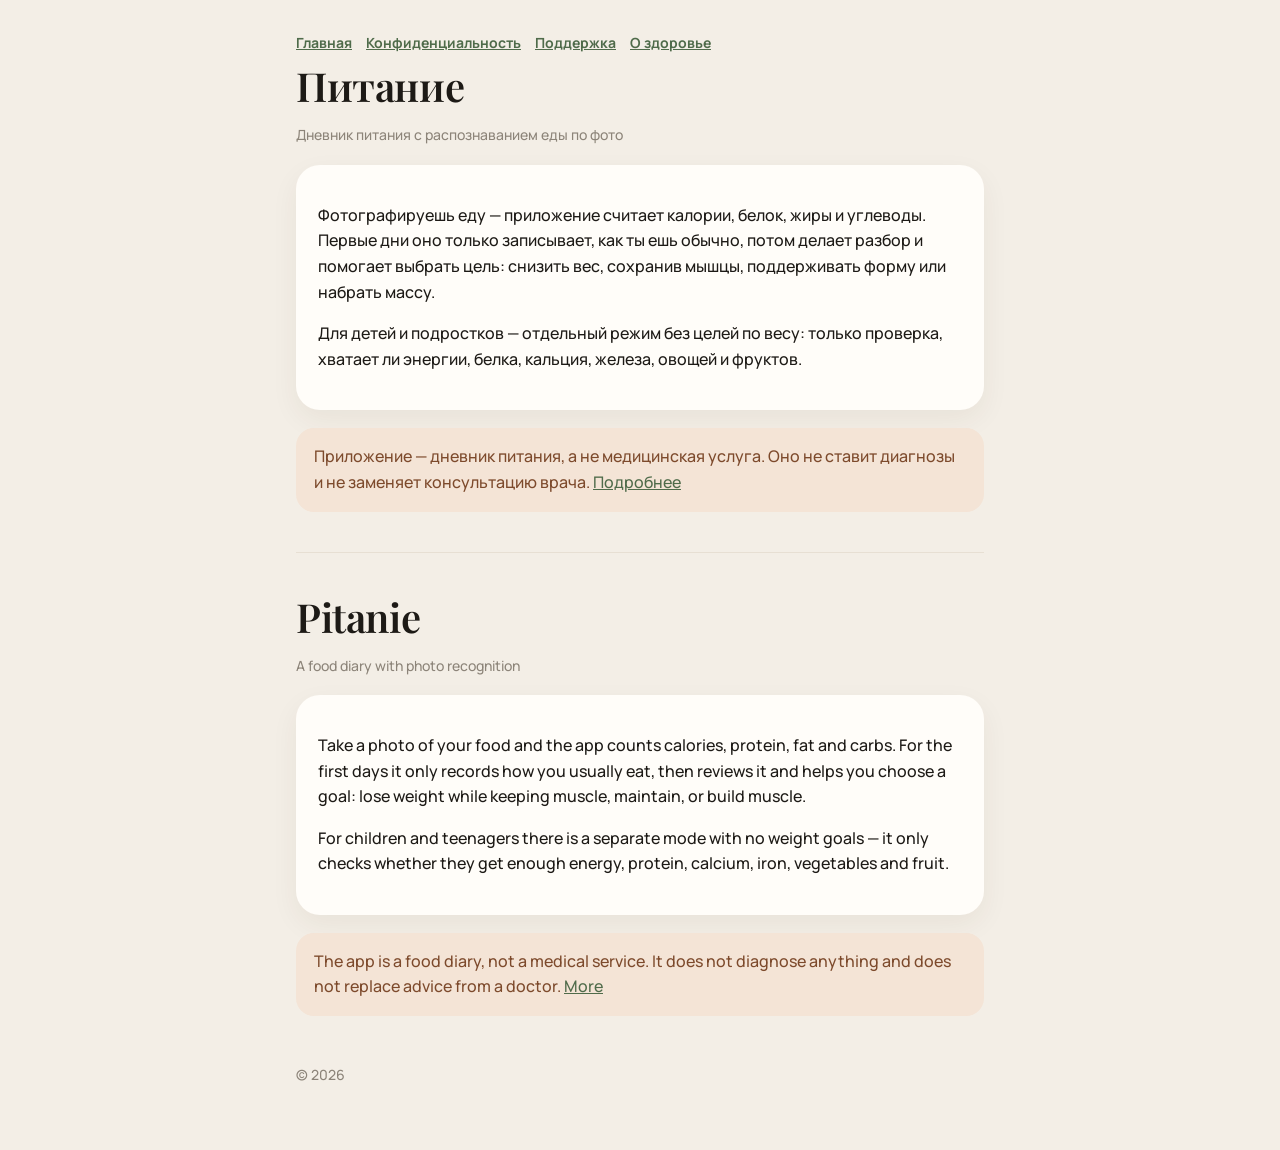
==== index.html @ 03659df7 "Сайт приложения: политика конфиденциальности, поддержка, источники норм" ====
<!doctype html>
<html lang="ru">
<head>
  <meta charset="utf-8">
  <meta name="viewport" content="width=device-width, initial-scale=1">
  <title>Питание — дневник питания</title>
  <meta name="description" content="Дневник питания с распознаванием еды по фото. Food diary with photo recognition.">
  <link rel="preconnect" href="https://fonts.googleapis.com">
  <link href="https://fonts.googleapis.com/css2?family=Manrope:wght@500;700&family=Playfair+Display:wght@600&display=swap" rel="stylesheet">
  <link rel="stylesheet" href="style.css">
</head>
<body>
<main>
  <nav><a href="./">Главная</a><a href="privacy.html">Конфиденциальность</a><a href="support.html">Поддержка</a><a href="health.html">О здоровье</a></nav>

  <h1>Питание</h1>
  <p class="muted">Дневник питания с распознаванием еды по фото</p>

  <div class="card">
    <p>Фотографируешь еду — приложение считает калории, белок, жиры и углеводы. Первые дни оно только записывает, как ты ешь обычно, потом делает разбор и помогает выбрать цель: снизить вес, сохранив мышцы, поддерживать форму или набрать массу.</p>
    <p>Для детей и подростков — отдельный режим без целей по весу: только проверка, хватает ли энергии, белка, кальция, железа, овощей и фруктов.</p>
  </div>

  <div class="note"><p>Приложение — дневник питания, а не медицинская услуга. Оно не ставит диагнозы и не заменяет консультацию врача. <a href="health.html">Подробнее</a></p></div>

  <hr>

  <h1 lang="en">Pitanie</h1>
  <p class="muted" lang="en">A food diary with photo recognition</p>
  <div class="card" lang="en">
    <p>Take a photo of your food and the app counts calories, protein, fat and carbs. For the first days it only records how you usually eat, then reviews it and helps you choose a goal: lose weight while keeping muscle, maintain, or build muscle.</p>
    <p>For children and teenagers there is a separate mode with no weight goals — it only checks whether they get enough energy, protein, calcium, iron, vegetables and fruit.</p>
  </div>
  <div class="note" lang="en"><p>The app is a food diary, not a medical service. It does not diagnose anything and does not replace advice from a doctor. <a href="health.html#en">More</a></p></div>

  <footer class="muted">© 2026</footer>
</main>
</body>
</html>
---- style.css ----
:root {
  --bg: #f3eee6; --card: #fffdf9; --ink: #1d1a16; --muted: #8c8479; --line: #e7dfd3;
  --mint: #e1e8dc; --mint-ink: #4f6b4a; --warn: #f4e4d6; --warn-ink: #7d4a2c;
  --serif: "Playfair Display", Georgia, serif;
  --sans: "Manrope", -apple-system, BlinkMacSystemFont, "Segoe UI", sans-serif;
  color-scheme: light dark;
}
@media (prefers-color-scheme: dark) {
  :root:not([data-theme="light"]) {
    --bg: #141210; --card: #1e1b18; --ink: #efe9e0; --muted: #9a9185; --line: #2d2924;
    --mint: #222b21; --mint-ink: #a9c3a2; --warn: #36281d; --warn-ink: #eac4a4;
  }
}
* { box-sizing: border-box; }
body {
  margin: 0; background: var(--bg); color: var(--ink);
  font: 500 16px/1.6 var(--sans); -webkit-font-smoothing: antialiased;
}
main { max-width: 720px; margin: 0 auto; padding: 32px 16px 64px; }
h1, h2, h3 { font-family: var(--serif); font-weight: 600; letter-spacing: -0.01em; line-height: 1.2; }
h1 { font-size: 40px; margin: 8px 0 4px; }
h2 { font-size: 24px; margin: 32px 0 8px; }
h3 { font-size: 19px; margin: 22px 0 6px; }
p, li { color: var(--ink); }
.muted { color: var(--muted); font-size: 14px; }
.card { background: var(--card); border-radius: 24px; padding: 22px; margin: 18px 0; box-shadow: 0 10px 28px rgb(60 45 25 / .06); }
.note { background: var(--warn); color: var(--warn-ink); border-radius: 18px; padding: 16px 18px; }
.note p { color: var(--warn-ink); margin: 0; }
nav { display: flex; gap: 14px; flex-wrap: wrap; font-weight: 700; font-size: 14px; }
nav a, a { color: var(--mint-ink); }
.lang { display: flex; gap: 8px; margin: 14px 0 0; }
.lang a { background: var(--mint); color: var(--mint-ink); padding: 6px 14px; border-radius: 999px; text-decoration: none; font-weight: 700; font-size: 14px; }
hr { border: 0; border-top: 1px solid var(--line); margin: 40px 0; }
ul { padding-left: 20px; }
footer { margin-top: 48px; }
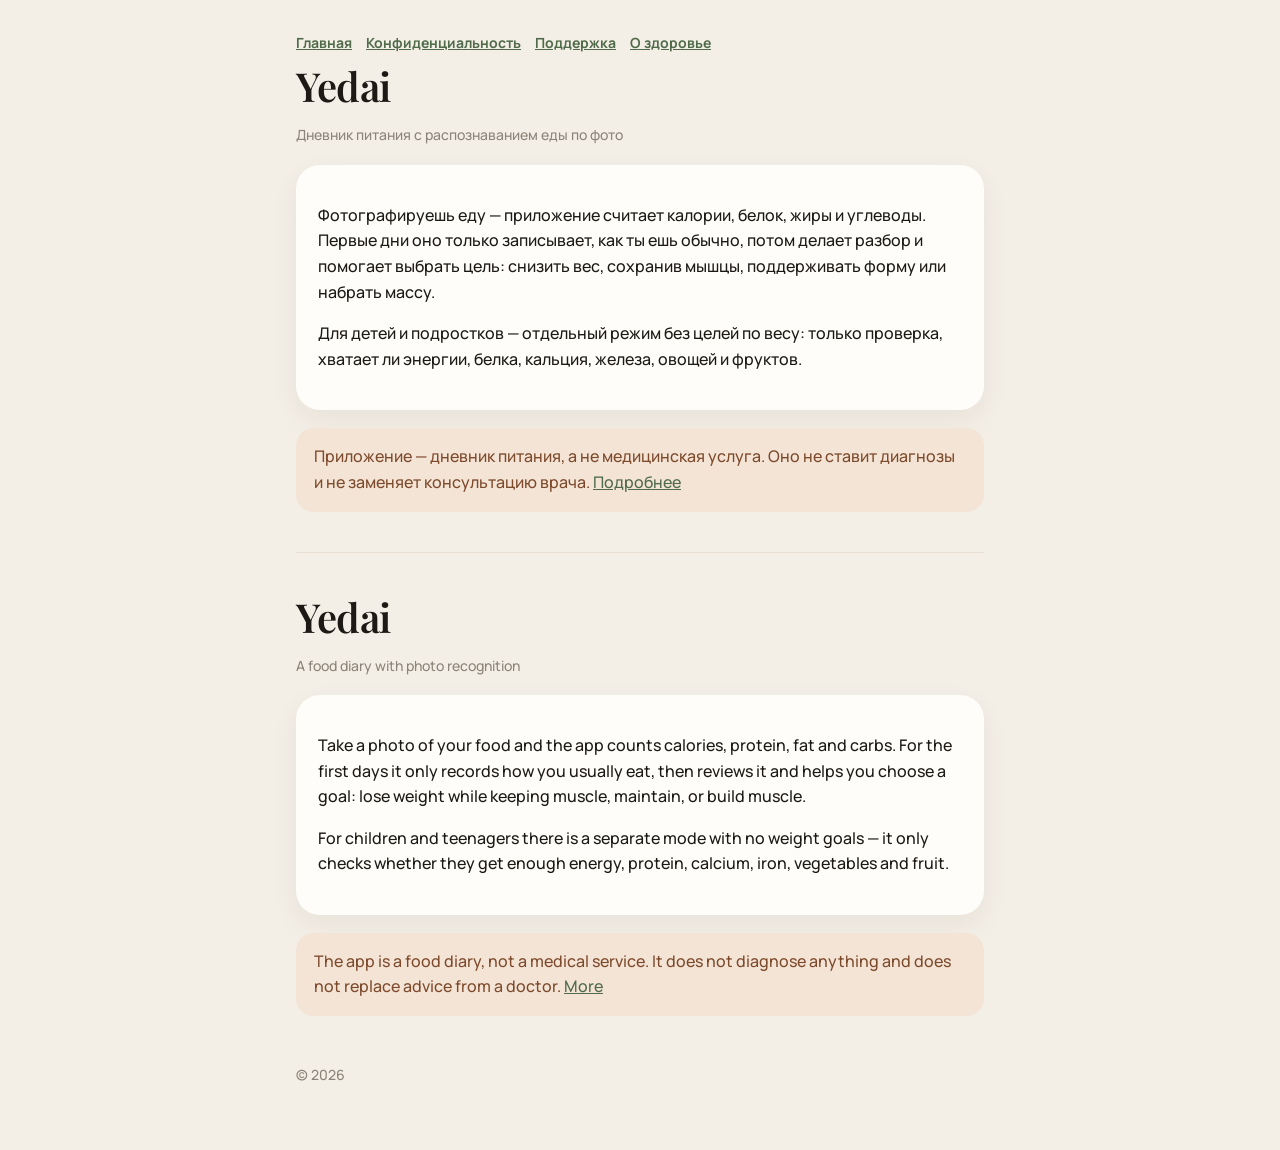
==== commit a7d42542: "Название Yedai, удаление копии в приложении" ====
--- a/index.html
+++ b/index.html
@@ -3,7 +3,7 @@
 <head>
   <meta charset="utf-8">
   <meta name="viewport" content="width=device-width, initial-scale=1">
-  <title>Питание — дневник питания</title>
+  <title>Yedai — дневник питания</title>
   <meta name="description" content="Дневник питания с распознаванием еды по фото. Food diary with photo recognition.">
   <link rel="preconnect" href="https://fonts.googleapis.com">
   <link href="https://fonts.googleapis.com/css2?family=Manrope:wght@500;700&family=Playfair+Display:wght@600&display=swap" rel="stylesheet">
@@ -13,7 +13,7 @@
 <main>
   <nav><a href="./">Главная</a><a href="privacy.html">Конфиденциальность</a><a href="support.html">Поддержка</a><a href="health.html">О здоровье</a></nav>
 
-  <h1>Питание</h1>
+  <h1>Yedai</h1>
   <p class="muted">Дневник питания с распознаванием еды по фото</p>
 
   <div class="card">
@@ -25,7 +25,7 @@
 
   <hr>
 
-  <h1 lang="en">Pitanie</h1>
+  <h1 lang="en">Yedai</h1>
   <p class="muted" lang="en">A food diary with photo recognition</p>
   <div class="card" lang="en">
     <p>Take a photo of your food and the app counts calories, protein, fat and carbs. For the first days it only records how you usually eat, then reviews it and helps you choose a goal: lose weight while keeping muscle, maintain, or build muscle.</p>
